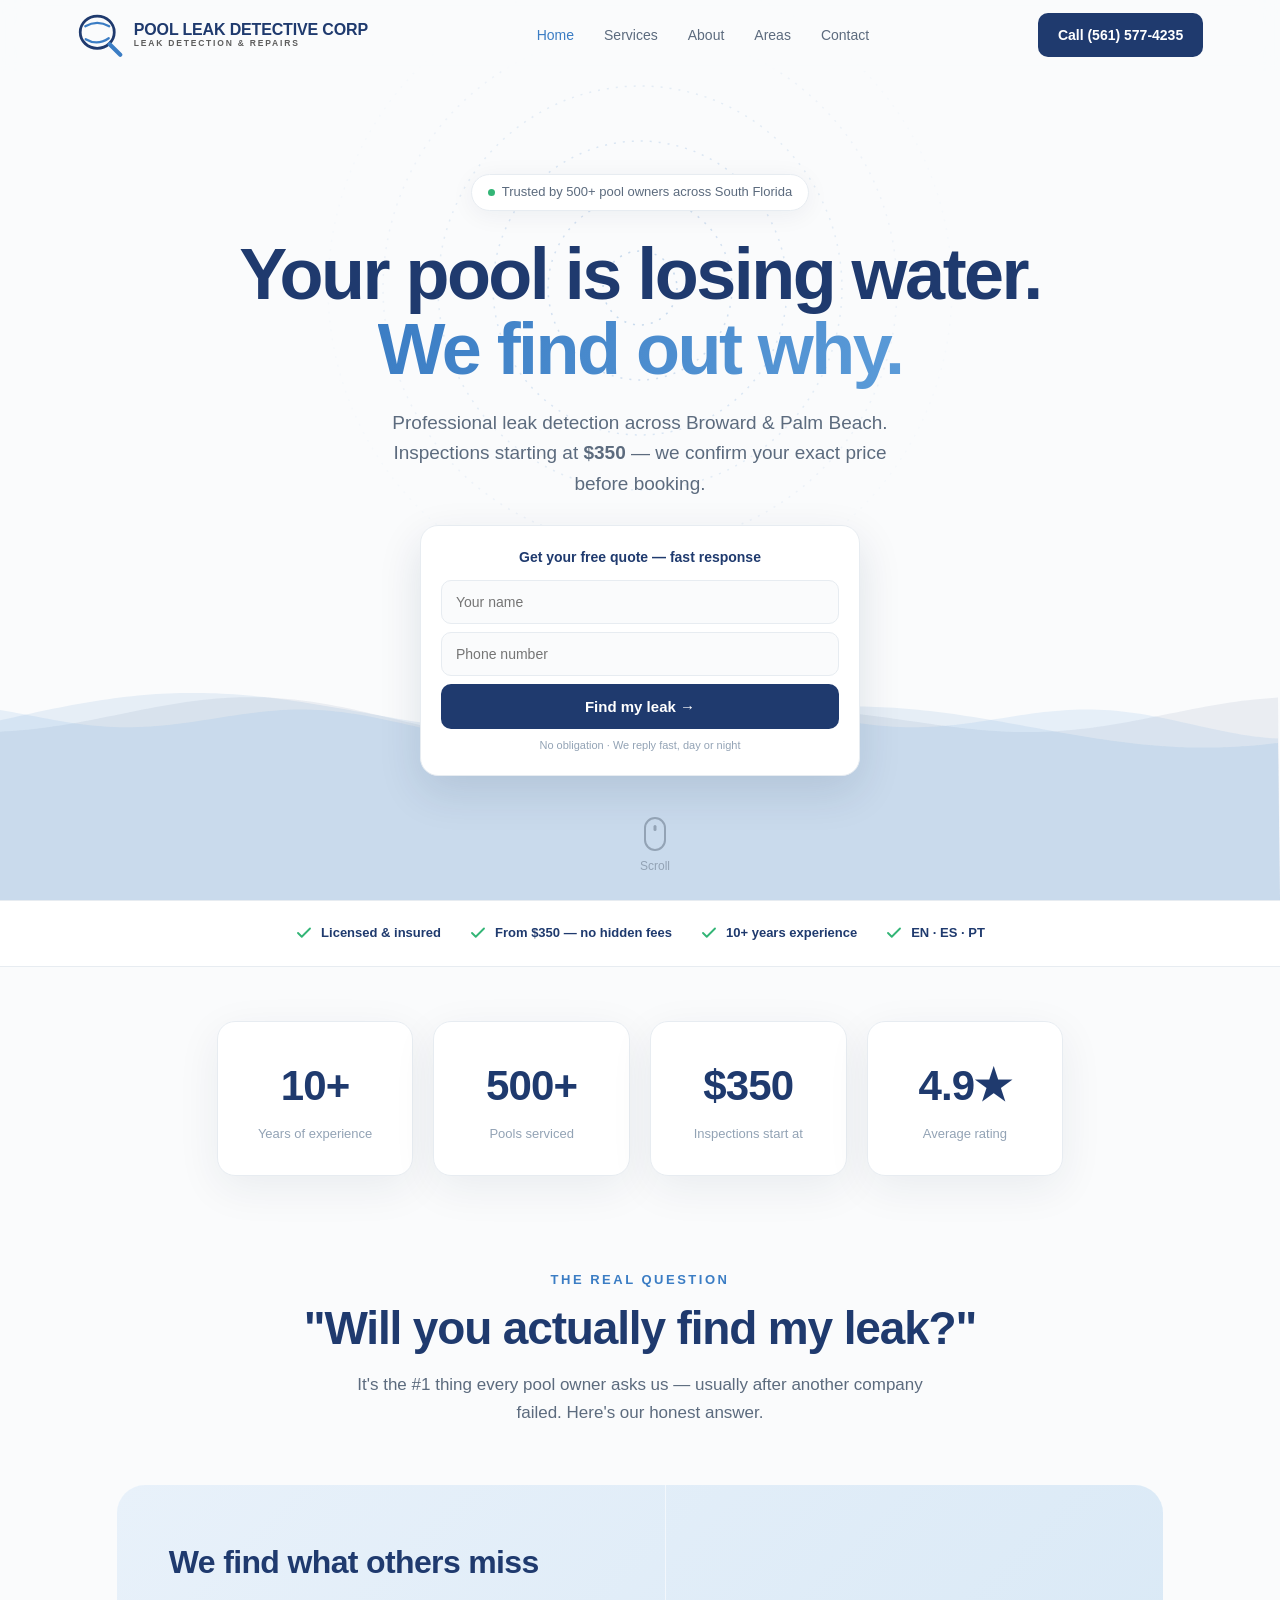
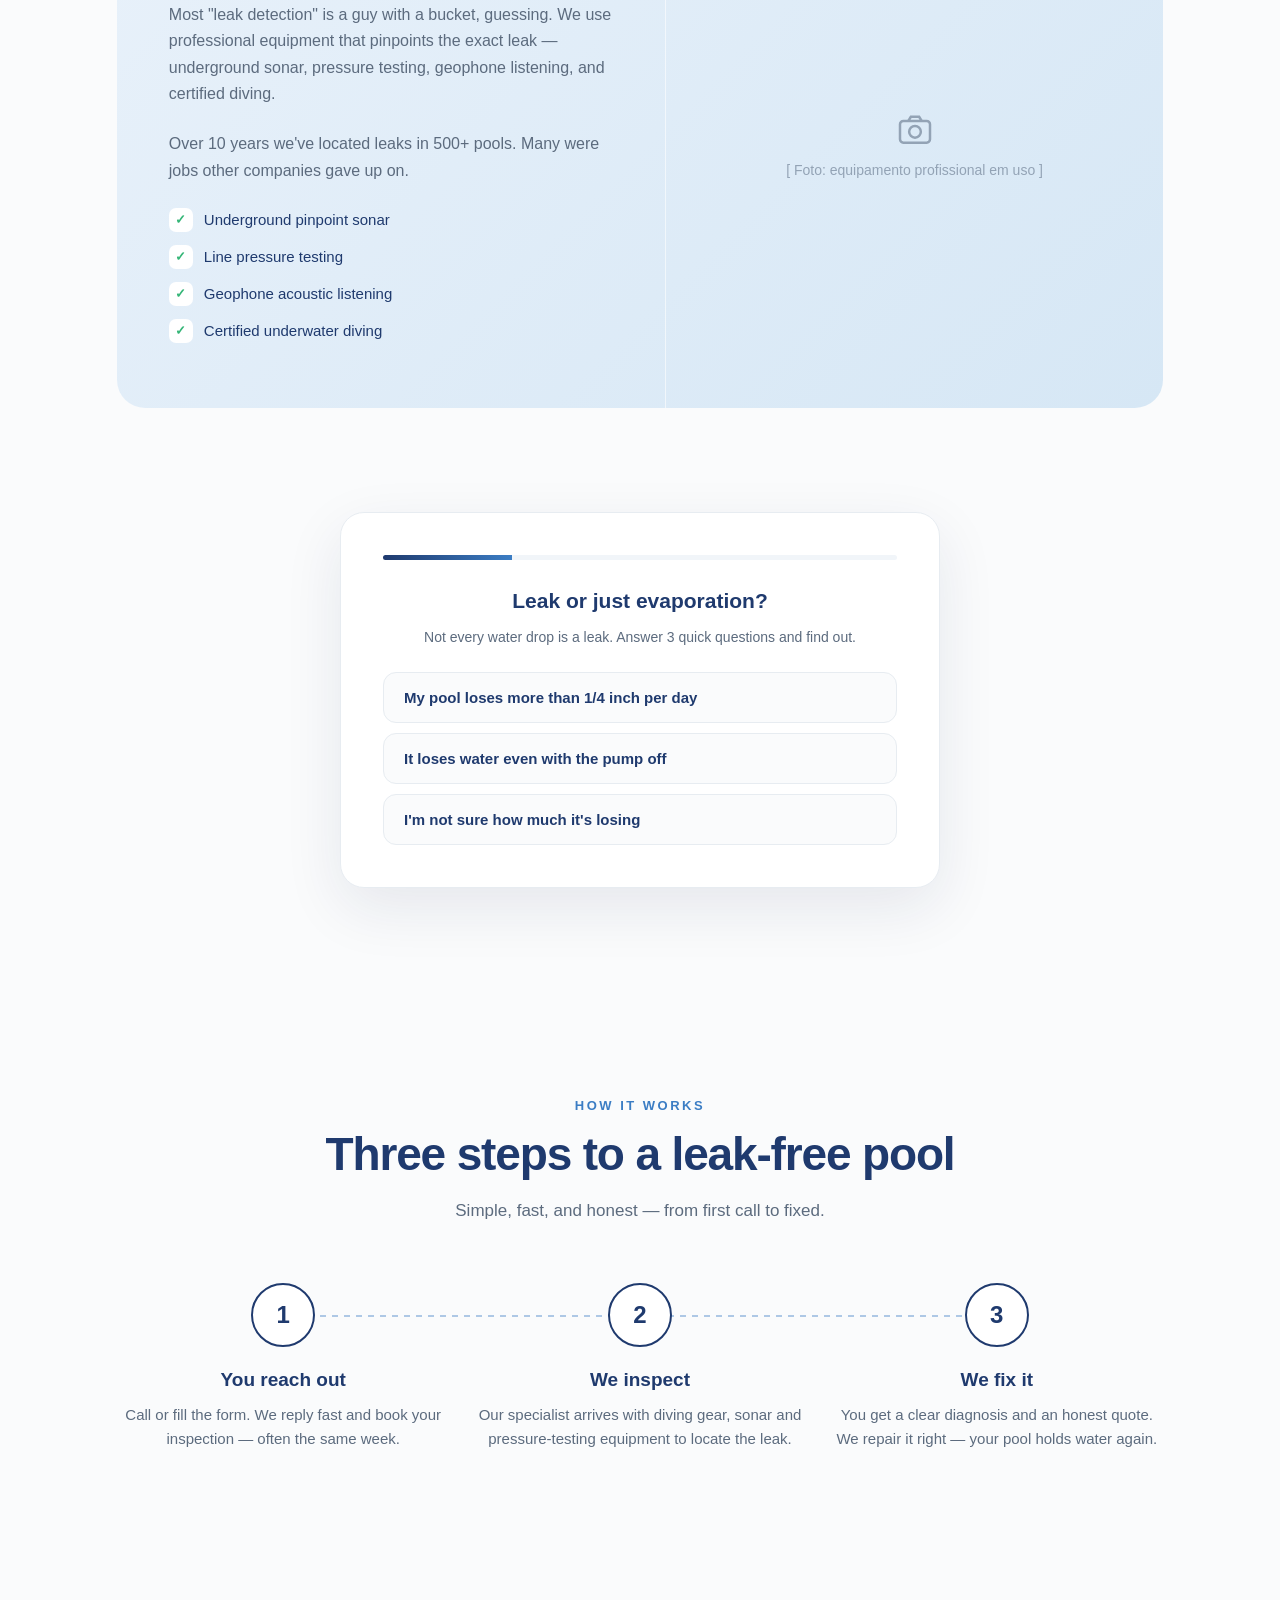
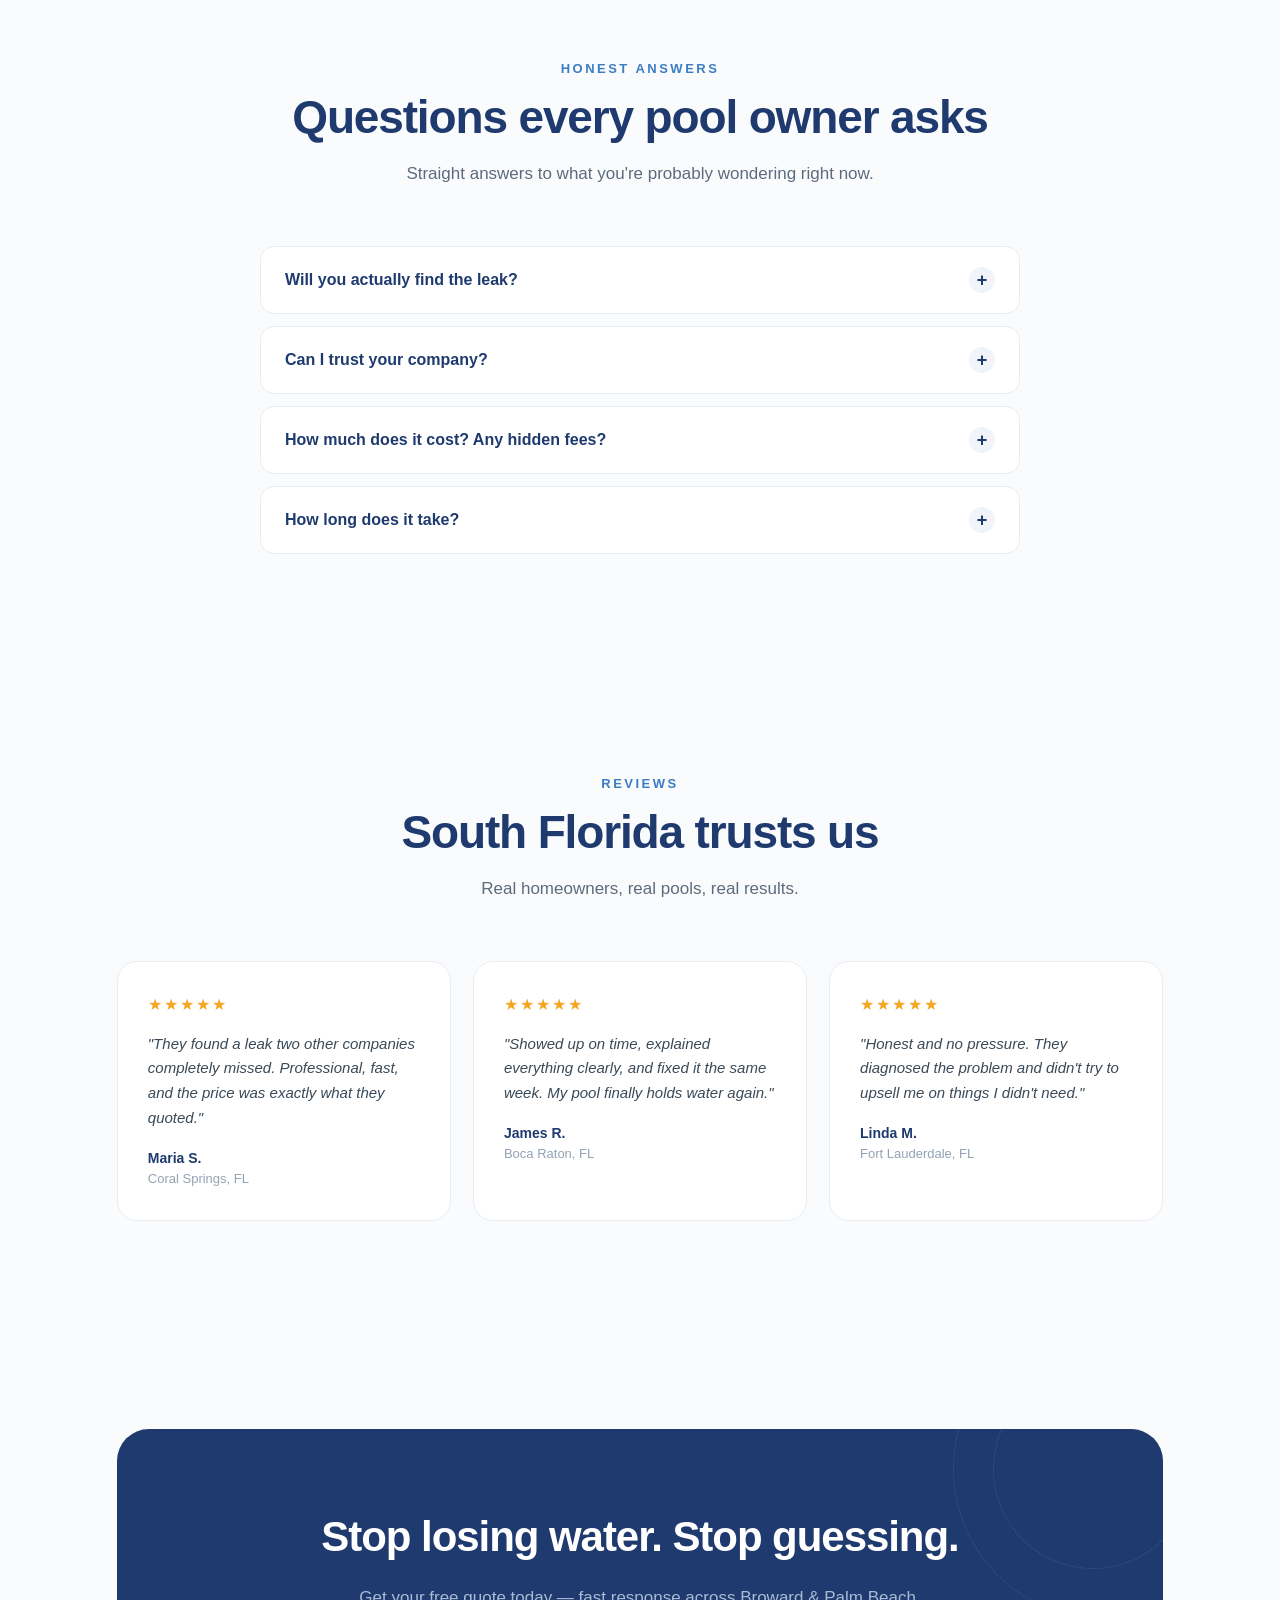
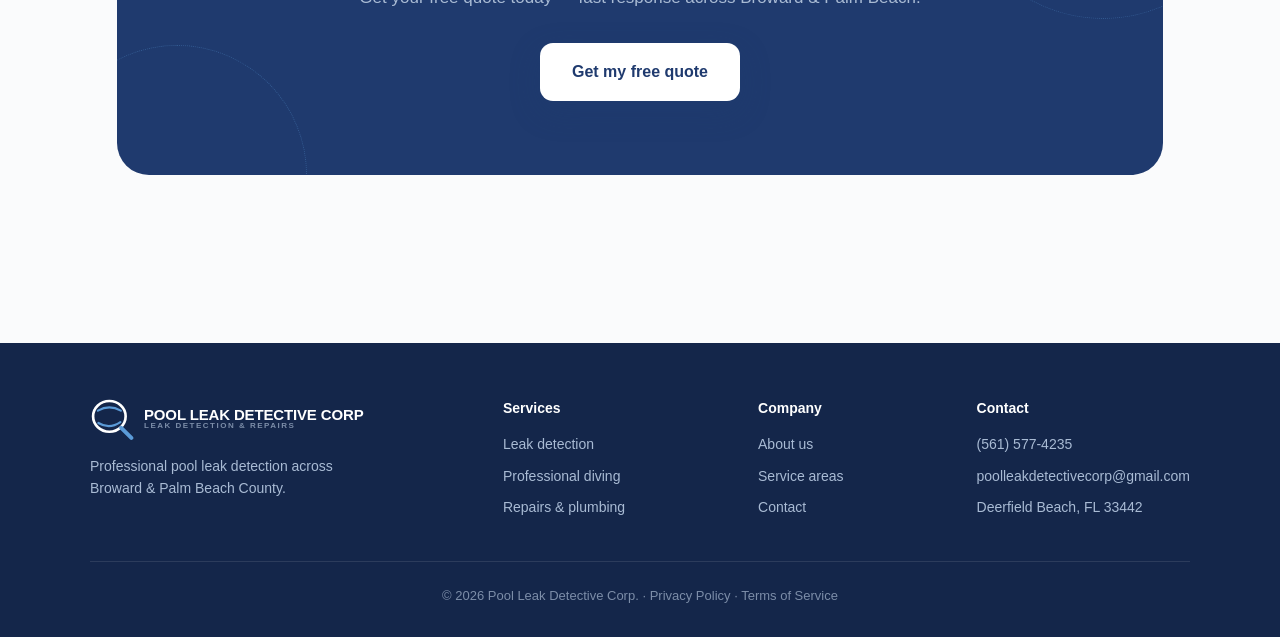
==== index.html @ 3b24ecfc "Add files via upload" ====
<!DOCTYPE html>
<html lang="en">
<head>
<meta charset="UTF-8">
<meta name="viewport" content="width=device-width, initial-scale=1.0">
<title>Pool Leak Detective Corp — Pool Leak Detection in Broward &amp; Palm Beach</title>
<meta name="description" content="Professional swimming pool leak detection and repair in Broward & Palm Beach County, Florida. Inspections starting at $350. We find the leak — honest, upfront pricing.">
<link rel="stylesheet" href="style.css">
<style>
  .hero{
    position:relative;min-height:100vh;
    display:flex;flex-direction:column;align-items:center;justify-content:center;
    text-align:center;padding:140px 6vw 90px;
  }
  #sonar{position:absolute;inset:0;width:100%;height:100%;z-index:0;}
  #waterCanvas{position:absolute;bottom:0;left:0;width:100%;height:40%;z-index:1;}
  .hero-inner{position:relative;z-index:3;max-width:820px;}
  .badge{
    display:inline-flex;align-items:center;gap:7px;
    background:#fff;border:1px solid var(--line);
    padding:7px 16px;border-radius:30px;font-size:13px;color:var(--slate);
    margin-bottom:26px;font-weight:500;box-shadow:0 4px 24px rgba(20,38,74,0.06);
    opacity:0;transform:translateY(20px);animation:rise .8s .1s forwards;
  }
  .badge .dot{width:7px;height:7px;background:#33B576;border-radius:50%;
    box-shadow:0 0 0 0 rgba(51,181,118,.5);animation:pulse 2s infinite;}
  @keyframes pulse{0%{box-shadow:0 0 0 0 rgba(51,181,118,.5);}70%{box-shadow:0 0 0 9px rgba(51,181,118,0);}100%{box-shadow:0 0 0 0 rgba(51,181,118,0);}}
  .hero h1{
    font-size:clamp(38px,6.5vw,72px);font-weight:800;line-height:1.05;
    letter-spacing:-0.035em;margin-bottom:20px;color:var(--navy);
  }
  .hero h1 .accent{background:linear-gradient(120deg,var(--blue),var(--blue-light));-webkit-background-clip:text;background-clip:text;color:transparent;}
  .hero h1 .line{display:block;opacity:0;transform:translateY(30px);}
  .hero h1 .line:nth-child(1){animation:rise .9s .25s forwards;}
  .hero h1 .line:nth-child(2){animation:rise .9s .42s forwards;}
  .hero-sub{
    font-size:clamp(16px,2vw,19px);color:var(--slate);line-height:1.6;
    max-width:540px;margin:0 auto 8px;
    opacity:0;transform:translateY(20px);animation:rise .9s .62s forwards;
  }
  @keyframes rise{to{opacity:1;transform:translateY(0);}}
  .scroll-hint{
    position:absolute;bottom:24px;left:50%;transform:translateX(-50%);
    z-index:3;color:var(--mist);font-size:12px;
    display:flex;flex-direction:column;align-items:center;gap:6px;
    opacity:0;animation:rise 1s 1.4s forwards;
  }
  .scroll-hint .mouse{width:22px;height:34px;border:2px solid var(--mist);border-radius:12px;position:relative;}
  .scroll-hint .mouse::after{content:"";position:absolute;top:6px;left:50%;transform:translateX(-50%);
    width:3px;height:6px;background:var(--mist);border-radius:2px;animation:scrollDot 1.6s infinite;}
  @keyframes scrollDot{0%{opacity:1;top:6px;}100%{opacity:0;top:16px;}}
  .stats{
    display:grid;grid-template-columns:repeat(4,1fr);
    max-width:1000px;margin:0 auto;padding:54px 6vw;gap:20px;
  }
  .stat{
    background:#fff;border:1px solid var(--line);border-radius:18px;
    padding:30px 20px;text-align:center;box-shadow:0 12px 44px rgba(20,38,74,0.07);
    opacity:0;transform:translateY(30px);
  }
  .stat.show{animation:rise .7s forwards;}
  .stat-num{font-size:42px;font-weight:800;color:var(--navy);letter-spacing:-0.02em;}
  .stat-label{font-size:13px;color:var(--mist);margin-top:5px;font-weight:500;}
  .steps{display:grid;grid-template-columns:repeat(3,1fr);gap:24px;position:relative;}
  .steps::before{content:"";position:absolute;top:32px;left:16%;right:16%;height:2px;
    background:repeating-linear-gradient(90deg,var(--blue) 0 6px,transparent 6px 12px);opacity:.4;}
  .step{text-align:center;position:relative;}
  .step-num{
    width:64px;height:64px;border-radius:50%;background:#fff;border:2px solid var(--navy);
    display:flex;align-items:center;justify-content:center;font-size:24px;font-weight:800;
    color:var(--navy);margin:0 auto 18px;position:relative;z-index:2;
  }
  .step h3{font-size:19px;font-weight:700;margin-bottom:8px;color:var(--navy);}
  .step p{color:var(--slate);font-size:15px;line-height:1.6;}
  .testi-grid{display:grid;grid-template-columns:repeat(3,1fr);gap:22px;}
  .testi{background:#fff;border:1px solid var(--line);border-radius:20px;padding:30px;transition:transform .3s;}
  .testi:hover{transform:translateY(-6px);}
  .stars{color:#F5A623;font-size:16px;margin-bottom:14px;letter-spacing:2px;}
  .testi p{font-size:15px;color:#3A4A58;line-height:1.65;font-style:italic;margin-bottom:16px;}
  .testi .who{font-size:14px;font-weight:700;color:var(--navy);}
  .testi .where{font-size:13px;color:var(--mist);}
  @media(max-width:860px){.stats{grid-template-columns:repeat(2,1fr);}.steps,.testi-grid{grid-template-columns:1fr;}.steps::before{display:none;}}
</style>
</head>
<body>

<nav id="nav">
  <a href="index.html" class="logo">
    <span class="logo-mark">
      <svg viewBox="0 0 100 100" fill="none" xmlns="http://www.w3.org/2000/svg">
        <ellipse cx="44" cy="44" rx="37" ry="35" stroke="#1F3A6E" stroke-width="6"/>
        <path d="M18 31 Q44 16 70 31" stroke="#3B7DC4" stroke-width="5" fill="none" stroke-linecap="round"/>
        <path d="M19 59 Q44 74 69 57" stroke="#3B7DC4" stroke-width="5" fill="none" stroke-linecap="round"/>
        <line x1="71" y1="70" x2="94" y2="93" stroke="#3B7DC4" stroke-width="9" stroke-linecap="round"/>
      </svg>
    </span>
    <span class="logo-txt">
      <span class="lt-main">POOL LEAK DETECTIVE CORP</span>
      <span class="lt-sub">LEAK DETECTION &amp; REPAIRS</span>
    </span>
  </a>
  <div class="nav-links" id="navLinks">
    <a href="index.html" class="active">Home</a>
    <a href="services.html">Services</a>
    <a href="about.html">About</a>
    <a href="areas.html">Areas</a>
    <a href="contact.html">Contact</a>
  </div>
  <a href="tel:+15615774235" class="nav-cta">Call (561) 577-4235</a>
  <button class="nav-toggle" id="navToggle" aria-label="Menu">
    <svg width="26" height="26" viewBox="0 0 24 24" fill="none" stroke="currentColor" stroke-width="2"><line x1="3" y1="6" x2="21" y2="6"/><line x1="3" y1="12" x2="21" y2="12"/><line x1="3" y1="18" x2="21" y2="18"/></svg>
  </button>
</nav>

<header class="hero">
  <canvas id="sonar"></canvas>
  <canvas id="waterCanvas"></canvas>
  <div class="hero-inner">
    <div class="badge"><span class="dot"></span>Trusted by 500+ pool owners across South Florida</div>
    <h1>
      <span class="line">Your pool is losing water.</span>
      <span class="line"><span class="accent">We find out why.</span></span>
    </h1>
    <p class="hero-sub">
      Professional leak detection across Broward &amp; Palm Beach.
      Inspections starting at <strong>$350</strong> — we confirm your exact price before booking.
    </p>

    <div class="hero-form">
      <div class="hf-title">Get your free quote — fast response</div>
      <form id="heroForm">
        <div class="hf-row"><input type="text" name="name" placeholder="Your name" required></div>
        <div class="hf-row"><input type="tel" name="phone" placeholder="Phone number" required></div>
        <button type="submit">Find my leak →</button>
        <div class="hf-note">No obligation · We reply fast, day or night</div>
      </form>
      <div class="form-success" id="heroSuccess">✓ Thank you! We'll contact you shortly.</div>
    </div>
  </div>
  <div class="scroll-hint"><div class="mouse"></div>Scroll</div>
</header>

<div class="trust-bar">
  <div class="trust-item"><svg viewBox="0 0 24 24" fill="none" stroke="currentColor" stroke-width="2.5" stroke-linecap="round" stroke-linejoin="round"><path d="M20 6L9 17l-5-5"/></svg>Licensed &amp; insured</div>
  <div class="trust-item"><svg viewBox="0 0 24 24" fill="none" stroke="currentColor" stroke-width="2.5" stroke-linecap="round" stroke-linejoin="round"><path d="M20 6L9 17l-5-5"/></svg>From $350 — no hidden fees</div>
  <div class="trust-item"><svg viewBox="0 0 24 24" fill="none" stroke="currentColor" stroke-width="2.5" stroke-linecap="round" stroke-linejoin="round"><path d="M20 6L9 17l-5-5"/></svg>10+ years experience</div>
  <div class="trust-item"><svg viewBox="0 0 24 24" fill="none" stroke="currentColor" stroke-width="2.5" stroke-linecap="round" stroke-linejoin="round"><path d="M20 6L9 17l-5-5"/></svg>EN · ES · PT</div>
</div>

<div class="stats" id="stats">
  <div class="stat"><div class="stat-num" data-target="10" data-suffix="+">0</div><div class="stat-label">Years of experience</div></div>
  <div class="stat"><div class="stat-num" data-target="500" data-suffix="+">0</div><div class="stat-label">Pools serviced</div></div>
  <div class="stat"><div class="stat-num" data-target="350" data-prefix="$">0</div><div class="stat-label">Inspections start at</div></div>
  <div class="stat"><div class="stat-num" data-target="49" data-decimal="true" data-suffix="★">0</div><div class="stat-label">Average rating</div></div>
</div>

<section style="padding-top:40px;">
  <div class="reveal">
    <div class="eyebrow">The real question</div>
    <h2 class="section-title">"Will you actually find my leak?"</h2>
    <p class="section-intro">It's the #1 thing every pool owner asks us — usually after another company failed. Here's our honest answer.</p>
  </div>
  <div class="showcase reveal">
    <div class="showcase-text">
      <h2>We find what others miss</h2>
      <p>Most "leak detection" is a guy with a bucket, guessing. We use professional equipment that pinpoints the exact leak — underground sonar, pressure testing, geophone listening, and certified diving.</p>
      <p>Over 10 years we've located leaks in 500+ pools. Many were jobs other companies gave up on.</p>
      <ul class="check-list">
        <li><span class="ck">✓</span> Underground pinpoint sonar</li>
        <li><span class="ck">✓</span> Line pressure testing</li>
        <li><span class="ck">✓</span> Geophone acoustic listening</li>
        <li><span class="ck">✓</span> Certified underwater diving</li>
      </ul>
    </div>
    <div class="showcase-img">
      <svg width="40" height="40" viewBox="0 0 24 24" fill="none" stroke="currentColor" stroke-width="1.5"><rect x="3" y="6" width="18" height="13" rx="2"/><circle cx="12" cy="12.5" r="3.5"/><path d="M8 6l1.5-2.5h5L16 6"/></svg>
      <span>[ Foto: equipamento profissional em uso ]</span>
    </div>
  </div>
</section>

<section style="padding-top:0;">
  <div class="quiz-box reveal" id="quizBox">
    <div class="quiz-progress"><div class="quiz-progress-bar" id="quizBar"></div></div>

    <div class="quiz-step active" data-step="1">
      <div class="quiz-q">Leak or just evaporation?</div>
      <div class="quiz-sub">Not every water drop is a leak. Answer 3 quick questions and find out.</div>
      <div class="quiz-opts">
        <button class="quiz-opt" onclick="quizNext()">My pool loses more than 1/4 inch per day</button>
        <button class="quiz-opt" onclick="quizNext()">It loses water even with the pump off</button>
        <button class="quiz-opt" onclick="quizNext()">I'm not sure how much it's losing</button>
      </div>
    </div>

    <div class="quiz-step" data-step="2">
      <div class="quiz-q">Any of these signs?</div>
      <div class="quiz-sub">Pick what matches your pool.</div>
      <div class="quiz-opts">
        <button class="quiz-opt" onclick="quizNext()">Wet or soggy spots around the pool</button>
        <button class="quiz-opt" onclick="quizNext()">Cracks in the deck or pool shell</button>
        <button class="quiz-opt" onclick="quizNext()">Air bubbles from the return jets</button>
        <button class="quiz-opt" onclick="quizNext()">None that I've noticed</button>
      </div>
    </div>

    <div class="quiz-step" data-step="3">
      <div class="quiz-q">How long has it been happening?</div>
      <div class="quiz-sub">Last question.</div>
      <div class="quiz-opts">
        <button class="quiz-opt" onclick="quizNext()">Just started recently</button>
        <button class="quiz-opt" onclick="quizNext()">A few weeks now</button>
        <button class="quiz-opt" onclick="quizNext()">Months — and it's getting worse</button>
      </div>
    </div>

    <div class="quiz-step" data-step="4">
      <div class="quiz-result">
        <div class="qr-icon" style="background:#FDF0E3;">⚠️</div>
        <h3>Your pool likely has a leak</h3>
        <p>Based on your answers, this looks like a real leak — not just evaporation. The good news: we can pinpoint exactly where it's coming from. Leave your number for a free quote.</p>
        <form id="quizForm">
          <div class="quiz-field"><input type="text" name="name" placeholder="Your name" required></div>
          <div class="quiz-field"><input type="tel" name="phone" placeholder="Phone number" required></div>
          <button type="submit" class="form-submit">Get my free quote</button>
        </form>
        <div class="form-success" id="quizSuccess">✓ Thank you! We'll contact you shortly with your free quote.</div>
      </div>
    </div>
  </div>
</section>

<section>
  <div class="reveal">
    <div class="eyebrow">How it works</div>
    <h2 class="section-title">Three steps to a leak-free pool</h2>
    <p class="section-intro">Simple, fast, and honest — from first call to fixed.</p>
  </div>
  <div class="steps">
    <div class="step reveal"><div class="step-num">1</div><h3>You reach out</h3><p>Call or fill the form. We reply fast and book your inspection — often the same week.</p></div>
    <div class="step reveal"><div class="step-num">2</div><h3>We inspect</h3><p>Our specialist arrives with diving gear, sonar and pressure-testing equipment to locate the leak.</p></div>
    <div class="step reveal"><div class="step-num">3</div><h3>We fix it</h3><p>You get a clear diagnosis and an honest quote. We repair it right — your pool holds water again.</p></div>
  </div>
</section>

<section>
  <div class="reveal">
    <div class="eyebrow">Honest answers</div>
    <h2 class="section-title">Questions every pool owner asks</h2>
    <p class="section-intro">Straight answers to what you're probably wondering right now.</p>
  </div>
  <div style="max-width:760px;margin:0 auto;">
    <div class="faq-item reveal">
      <div class="faq-q">Will you actually find the leak?<span class="faq-icon">+</span></div>
      <div class="faq-a">In the vast majority of cases, yes — on the first visit. We use professional sonar, pressure testing, geophone listening and diving, not guesswork. We've found leaks in 500+ pools, including many that other companies couldn't solve. If a leak is unusually complex, we'll tell you honestly and explain the next step.</div>
    </div>
    <div class="faq-item reveal">
      <div class="faq-q">Can I trust your company?<span class="faq-icon">+</span></div>
      <div class="faq-a">Pool Leak Detective Corp is a licensed and insured Florida corporation with 10+ years of experience and a 4.9-star average rating. We're a specialist company — leak detection is all we do. We don't upsell, we don't pad invoices, and the technician who comes out is a trained specialist.</div>
    </div>
    <div class="faq-item reveal">
      <div class="faq-q">How much does it cost? Any hidden fees?<span class="faq-icon">+</span></div>
      <div class="faq-a">Our pool inspections start at $350. The exact price depends on your location and pool type — and we always confirm it with you <strong>before</strong> booking, so there are never surprises. The inspection fee covers the full professional diagnosis. If repairs are needed, we quote those separately and clearly, so you decide with full information.</div>
    </div>
    <div class="faq-item reveal">
      <div class="faq-q">How long does it take?<span class="faq-icon">+</span></div>
      <div class="faq-a">Most inspections take about 60–90 minutes. We can usually schedule you within the same week you call — often within a couple of days. If your situation is urgent, tell us and we'll do our best to prioritize you.</div>
    </div>
  </div>
</section>

<section>
  <div class="reveal">
    <div class="eyebrow">Reviews</div>
    <h2 class="section-title">South Florida trusts us</h2>
    <p class="section-intro">Real homeowners, real pools, real results.</p>
  </div>
  <div class="testi-grid">
    <div class="testi reveal"><div class="stars">★★★★★</div><p>"They found a leak two other companies completely missed. Professional, fast, and the price was exactly what they quoted."</p><div class="who">Maria S.</div><div class="where">Coral Springs, FL</div></div>
    <div class="testi reveal"><div class="stars">★★★★★</div><p>"Showed up on time, explained everything clearly, and fixed it the same week. My pool finally holds water again."</p><div class="who">James R.</div><div class="where">Boca Raton, FL</div></div>
    <div class="testi reveal"><div class="stars">★★★★★</div><p>"Honest and no pressure. They diagnosed the problem and didn't try to upsell me on things I didn't need."</p><div class="who">Linda M.</div><div class="where">Fort Lauderdale, FL</div></div>
  </div>
</section>

<section>
  <div class="cta-band reveal">
    <div class="ring r1"></div><div class="ring r2"></div><div class="ring r3"></div>
    <h2>Stop losing water. Stop guessing.</h2>
    <p>Get your free quote today — fast response across Broward &amp; Palm Beach.</p>
    <a href="contact.html" class="btn-primary">Get my free quote</a>
  </div>
</section>

<footer>
  <div class="footer-inner">
    <div class="footer-col">
      <div class="flogo">
        <span class="logo-mark">
          <svg viewBox="0 0 100 100" fill="none" xmlns="http://www.w3.org/2000/svg">
            <ellipse cx="44" cy="44" rx="37" ry="35" stroke="#ffffff" stroke-width="6"/>
            <path d="M18 31 Q44 16 70 31" stroke="#5B9BD8" stroke-width="5" fill="none" stroke-linecap="round"/>
            <path d="M19 59 Q44 74 69 57" stroke="#5B9BD8" stroke-width="5" fill="none" stroke-linecap="round"/>
            <line x1="71" y1="70" x2="94" y2="93" stroke="#5B9BD8" stroke-width="9" stroke-linecap="round"/>
          </svg>
        </span>
        <span class="logo-txt">
          <span class="lt-main">POOL LEAK DETECTIVE CORP</span>
          <span class="lt-sub">LEAK DETECTION &amp; REPAIRS</span>
        </span>
      </div>
      <p>Professional pool leak detection across Broward &amp; Palm Beach County.</p>
    </div>
    <div class="footer-col">
      <h4>Services</h4>
      <a href="services.html">Leak detection</a>
      <a href="services.html">Professional diving</a>
      <a href="services.html">Repairs &amp; plumbing</a>
    </div>
    <div class="footer-col">
      <h4>Company</h4>
      <a href="about.html">About us</a>
      <a href="areas.html">Service areas</a>
      <a href="contact.html">Contact</a>
    </div>
    <div class="footer-col">
      <h4>Contact</h4>
      <p>(561) 577-4235</p>
      <p>poolleakdetectivecorp@gmail.com</p>
      <p>Deerfield Beach, FL 33442</p>
    </div>
  </div>
  <div class="footer-bottom">
    © 2026 Pool Leak Detective Corp. · <a href="privacy.html">Privacy Policy</a> · <a href="terms.html">Terms of Service</a>
  </div>
</footer>

<a href="tel:+15615774235" class="float-call">
  <svg width="20" height="20" viewBox="0 0 24 24" fill="none" stroke="currentColor" stroke-width="2.5" stroke-linecap="round" stroke-linejoin="round"><path d="M22 16.9v3a2 2 0 01-2.2 2 19.8 19.8 0 01-8.6-3 19.5 19.5 0 01-6-6 19.8 19.8 0 01-3-8.7A2 2 0 014.1 2h3a2 2 0 012 1.7c.1.9.4 1.8.7 2.7a2 2 0 01-.5 2.1L8.1 9.9a16 16 0 006 6l1.4-1.2a2 2 0 012.1-.5c.9.3 1.8.6 2.7.7a2 2 0 011.7 2z"/></svg>
  Call now — (561) 577-4235
</a>

<script src="script.js"></script>
</body>
</html>
---- style.css ----
/* ===================================================================
   POOL LEAK DETECTIVE CORP — Stylesheet
   Cores da marca: navy #1F3A6E · azul #3B7DC4 · cinza #5D5D5D
=================================================================== */

:root{
  --navy:#1F3A6E;
  --navy-deep:#14264A;
  --blue:#3B7DC4;
  --blue-light:#5B9BD8;
  --gray:#5D5D5D;
  --ink:#1A2438;
  --slate:#5C6B7E;
  --mist:#93A3B5;
  --line:#E7ECF1;
  --bg:#FAFBFC;
  --cloud:#F1F5F9;
}
*{margin:0;padding:0;box-sizing:border-box;}
html{scroll-behavior:smooth;}
body{
  font-family:-apple-system,BlinkMacSystemFont,'Segoe UI',Roboto,sans-serif;
  background:var(--bg);color:var(--ink);overflow-x:hidden;line-height:1.6;
}
a{text-decoration:none;color:inherit;}
img{max-width:100%;display:block;}

/* ---------- NAV ---------- */
nav{
  position:fixed;top:0;left:0;right:0;z-index:100;
  display:flex;align-items:center;justify-content:space-between;
  padding:12px 6vw;
  background:rgba(250,251,252,0.85);
  backdrop-filter:blur(14px);
  border-bottom:1px solid transparent;transition:.3s;
}
nav.scrolled{border-bottom-color:var(--line);padding:8px 6vw;}
.logo{display:flex;align-items:center;gap:11px;}
.logo img{height:46px;width:auto;}
.logo-mark{width:46px;height:46px;flex-shrink:0;}
.logo-mark svg{width:100%;height:100%;}
.logo-txt{display:flex;flex-direction:column;line-height:1.05;}
.logo-txt .lt-main{font-weight:800;font-size:16px;color:var(--navy);letter-spacing:-0.01em;}
.logo-txt .lt-sub{font-size:8.5px;color:var(--gray);letter-spacing:1.8px;font-weight:600;}
.nav-links{display:flex;gap:30px;align-items:center;}
.nav-links a{font-size:14px;color:var(--slate);font-weight:500;transition:color .2s;}
.nav-links a:hover,.nav-links a.active{color:var(--blue);}
.nav-cta{
  background:var(--navy);color:#fff;padding:11px 20px;border-radius:10px;
  font-size:14px;font-weight:600;transition:.2s;
}
.nav-cta:hover{background:var(--blue);transform:translateY(-2px);}
.nav-toggle{display:none;background:none;border:none;cursor:pointer;color:var(--navy);}

/* ---------- BUTTONS ---------- */
.btn-primary{
  background:var(--navy);color:#fff;padding:16px 32px;border-radius:13px;
  font-size:16px;font-weight:600;display:inline-flex;align-items:center;gap:9px;
  transition:.2s;box-shadow:0 10px 30px rgba(31,58,110,0.3);
}
.btn-primary:hover{transform:translateY(-3px);box-shadow:0 16px 42px rgba(31,58,110,0.4);background:var(--navy-deep);}
.btn-ghost{
  background:#fff;color:var(--navy);border:1px solid var(--line);
  padding:16px 32px;border-radius:13px;font-size:16px;font-weight:600;
  display:inline-flex;align-items:center;gap:9px;transition:.2s;
}
.btn-ghost:hover{transform:translateY(-3px);border-color:var(--blue);}

/* ---------- SECTIONS ---------- */
section{padding:104px 6vw;max-width:1200px;margin:0 auto;}
.eyebrow{
  color:var(--blue);font-size:13px;font-weight:700;letter-spacing:2.5px;
  text-transform:uppercase;margin-bottom:12px;text-align:center;
}
.section-title{
  font-size:clamp(28px,4vw,46px);font-weight:800;text-align:center;
  letter-spacing:-0.025em;margin-bottom:16px;line-height:1.13;color:var(--navy);
}
.section-intro{
  text-align:center;color:var(--slate);font-size:17px;
  max-width:580px;margin:0 auto 58px;line-height:1.65;
}
.reveal{opacity:0;transform:translateY(45px);transition:opacity .85s,transform .85s;}
.reveal.show{opacity:1;transform:translateY(0);}

/* ---------- PAGE HEADER (inner pages) ---------- */
.page-head{
  padding:170px 6vw 70px;text-align:center;position:relative;overflow:hidden;
  background:linear-gradient(180deg,var(--cloud),var(--bg));
}
.page-head .ring{position:absolute;border:1.5px dotted rgba(59,125,196,0.25);border-radius:50%;}
.page-head .pr1{width:340px;height:340px;top:-140px;left:-80px;}
.page-head .pr2{width:240px;height:240px;top:-90px;left:-20px;}
.page-head h1{
  font-size:clamp(34px,5vw,56px);font-weight:800;color:var(--navy);
  letter-spacing:-0.03em;margin-bottom:14px;position:relative;
}
.page-head p{
  color:var(--slate);font-size:18px;max-width:560px;margin:0 auto;position:relative;
}

/* ---------- CARDS GRID ---------- */
.grid-3{display:grid;grid-template-columns:repeat(3,1fr);gap:22px;}
.grid-2{display:grid;grid-template-columns:repeat(2,1fr);gap:22px;}

.service-card{
  background:#fff;border:1px solid var(--line);border-radius:20px;
  padding:34px 28px;transition:.35s;position:relative;overflow:hidden;
}
.service-card::before{
  content:"";position:absolute;top:0;left:0;right:0;height:3px;
  background:linear-gradient(90deg,var(--navy),var(--blue));
  transform:scaleX(0);transform-origin:left;transition:transform .35s;
}
.service-card:hover::before{transform:scaleX(1);}
.service-card:hover{
  transform:translateY(-8px);
  box-shadow:0 22px 54px rgba(20,38,74,0.12);border-color:rgba(59,125,196,0.3);
}
.service-icon{
  width:58px;height:58px;border-radius:15px;
  background:linear-gradient(135deg,#E8F1FA,#DAEAF7);
  display:flex;align-items:center;justify-content:center;
  margin-bottom:20px;transition:transform .35s;color:var(--navy);
}
.service-card:hover .service-icon{transform:scale(1.1) rotate(-6deg);}
.service-icon svg{width:28px;height:28px;}
.service-card h3{font-size:20px;font-weight:700;margin-bottom:10px;color:var(--navy);}
.service-card p{color:var(--slate);font-size:15px;line-height:1.62;}

/* ---------- SHOWCASE ---------- */
.showcase{
  background:linear-gradient(135deg,#E8F1FA,#D6E7F5);
  border-radius:28px;overflow:hidden;
  display:grid;grid-template-columns:1.1fr 1fr;align-items:center;min-height:360px;
}
.showcase-text{padding:52px;}
.showcase-text h2{font-size:32px;font-weight:800;margin-bottom:14px;letter-spacing:-0.02em;color:var(--navy);}
.showcase-text p{color:var(--slate);font-size:16px;line-height:1.65;margin-bottom:24px;}
.showcase-img{
  height:100%;min-height:360px;display:flex;align-items:center;justify-content:center;
  color:var(--mist);font-size:14px;flex-direction:column;gap:8px;
  border-left:1px solid rgba(255,255,255,0.6);
}
.check-list{list-style:none;}
.check-list li{
  display:flex;align-items:center;gap:11px;
  font-size:15px;color:var(--navy);margin-bottom:13px;font-weight:500;
}
.check-list .ck{
  width:24px;height:24px;background:#fff;border-radius:7px;
  display:flex;align-items:center;justify-content:center;
  color:#33B576;font-weight:800;flex-shrink:0;font-size:13px;
}

/* ---------- CTA BAND ---------- */
.cta-band{
  background:var(--navy);border-radius:32px;
  padding:74px 50px;text-align:center;position:relative;overflow:hidden;
}
.cta-band .ring{position:absolute;border:1.5px dotted rgba(91,155,216,0.35);border-radius:50%;}
.cta-band .r1{width:300px;height:300px;top:-110px;right:-90px;}
.cta-band .r2{width:200px;height:200px;top:-60px;right:-30px;}
.cta-band .r3{width:260px;height:260px;bottom:-130px;left:-70px;}
.cta-band h2{
  color:#fff;font-size:clamp(28px,4vw,42px);font-weight:800;
  margin-bottom:14px;position:relative;letter-spacing:-0.025em;
}
.cta-band p{color:#A9BBD4;font-size:17px;margin-bottom:32px;position:relative;}
.cta-band .btn-primary{background:#fff;color:var(--navy);position:relative;}
.cta-band .btn-primary:hover{background:var(--blue);color:#fff;}

/* ---------- FORM ---------- */
.form-wrap{
  background:#fff;border:1px solid var(--line);border-radius:24px;
  padding:46px;max-width:560px;margin:0 auto;
  box-shadow:0 22px 64px rgba(20,38,74,0.09);
}
.form-wrap h3{font-size:24px;font-weight:800;margin-bottom:6px;text-align:center;color:var(--navy);}
.form-wrap .sub{color:var(--slate);font-size:14px;text-align:center;margin-bottom:26px;}
.field{margin-bottom:14px;}
.field label{display:block;font-size:13px;font-weight:600;color:var(--navy);margin-bottom:6px;}
.field input,.field textarea,.field select{
  width:100%;padding:14px 16px;border:1px solid var(--line);
  border-radius:12px;font-size:15px;font-family:inherit;background:var(--bg);transition:.2s;
}
.field input:focus,.field textarea:focus,.field select:focus{
  outline:none;border-color:var(--blue);box-shadow:0 0 0 4px rgba(59,125,196,0.12);
}
.field textarea{resize:vertical;min-height:96px;}
.form-submit{
  width:100%;background:var(--navy);color:#fff;border:none;
  padding:16px;border-radius:12px;font-size:16px;font-weight:700;cursor:pointer;transition:.2s;
}
.form-submit:hover{background:var(--blue);transform:translateY(-2px);}
.form-success{
  display:none;text-align:center;padding:20px;background:#EAF7F0;
  border-radius:12px;color:#1E7A4D;font-weight:600;margin-top:14px;
}

/* ---------- FOOTER ---------- */
footer{background:var(--navy-deep);padding:54px 6vw 30px;margin-top:64px;}
.footer-inner{
  max-width:1100px;margin:0 auto;display:flex;
  justify-content:space-between;flex-wrap:wrap;gap:34px;
}
.footer-col{max-width:280px;}
.footer-col .flogo{display:flex;align-items:center;gap:10px;margin-bottom:14px;}
.footer-col .flogo img{height:54px;width:auto;}
.footer-col .flogo .logo-mark{width:44px;height:44px;}
.footer-col .flogo .lt-main{color:#fff;font-weight:800;font-size:15px;}
.footer-col .flogo .lt-sub{color:#7C8DA8;font-size:8px;letter-spacing:1.5px;font-weight:600;}
.footer-col h4{font-size:14px;font-weight:700;margin-bottom:14px;color:#fff;}
.footer-col a,.footer-col p{
  display:block;font-size:14px;color:#A9BBD4;margin-bottom:9px;transition:color .2s;
}
.footer-col a:hover{color:#fff;}
.footer-bottom{
  max-width:1100px;margin:34px auto 0;padding-top:24px;
  border-top:1px solid rgba(255,255,255,0.1);text-align:center;
  font-size:13px;color:#7C8DA8;
}

/* ---------- RESPONSIVE ---------- */
@media(max-width:860px){
  .logo img{height:38px;}
  .nav-links{
    display:none;position:absolute;top:100%;left:0;right:0;
    background:#fff;flex-direction:column;padding:20px 6vw;gap:18px;
    border-bottom:1px solid var(--line);
  }
  .nav-links.open{display:flex;}
  .nav-toggle{display:block;}
  .grid-3,.grid-2{grid-template-columns:1fr;}
  .showcase{grid-template-columns:1fr;}
  .showcase-img{border-left:none;border-top:1px solid rgba(255,255,255,0.6);min-height:200px;}
  section{padding:74px 6vw;}
  .showcase-text{padding:38px;}
  .form-wrap,.cta-band{padding:34px;}
  .page-head{padding:130px 6vw 56px;}
}

/* ===================================================================
   CONVERSION COMPONENTS — added for lead capture
=================================================================== */

/* ---- Floating call button (mobile) ---- */
.float-call{
  position:fixed;bottom:18px;left:18px;right:18px;z-index:200;
  display:none;background:#33B576;color:#fff;
  padding:16px;border-radius:14px;text-align:center;
  font-size:16px;font-weight:700;
  box-shadow:0 8px 28px rgba(51,181,118,0.45);
  align-items:center;justify-content:center;gap:9px;
}
@media(max-width:860px){
  .logo img{height:38px;}.float-call{display:flex;}}

/* ---- Hero mini-form ---- */
.hero-form{
  background:#fff;border:1px solid var(--line);border-radius:18px;
  padding:20px;max-width:440px;margin:26px auto 0;
  box-shadow:0 16px 44px rgba(20,38,74,0.12);
  opacity:0;transform:translateY(20px);animation:rise .9s .9s forwards;
}
.hero-form .hf-title{font-size:14px;font-weight:700;color:var(--navy);margin-bottom:12px;}
.hero-form .hf-row{display:flex;gap:8px;margin-bottom:8px;}
.hero-form input{
  flex:1;padding:13px 14px;border:1px solid var(--line);border-radius:10px;
  font-size:14px;font-family:inherit;background:var(--bg);
}
.hero-form input:focus{outline:none;border-color:var(--blue);box-shadow:0 0 0 3px rgba(59,125,196,0.12);}
.hero-form button{
  width:100%;background:var(--navy);color:#fff;border:none;
  padding:14px;border-radius:10px;font-size:15px;font-weight:700;cursor:pointer;transition:.2s;
}
.hero-form button:hover{background:var(--blue);}
.hero-form .hf-note{font-size:11px;color:var(--mist);margin-top:8px;text-align:center;}

/* ---- Trust bar ---- */
.trust-bar{
  display:flex;justify-content:center;gap:28px;flex-wrap:wrap;
  padding:22px 6vw;background:#fff;border-top:1px solid var(--line);
  border-bottom:1px solid var(--line);
}
.trust-item{display:flex;align-items:center;gap:8px;font-size:13px;font-weight:600;color:var(--navy);}
.trust-item svg{width:18px;height:18px;color:#33B576;}

/* ---- FAQ / objection killer ---- */
.faq-item{
  background:#fff;border:1px solid var(--line);border-radius:14px;
  margin-bottom:12px;overflow:hidden;
}
.faq-q{
  padding:20px 24px;font-size:16px;font-weight:700;color:var(--navy);
  cursor:pointer;display:flex;justify-content:space-between;align-items:center;gap:14px;
}
.faq-q .faq-icon{
  width:26px;height:26px;border-radius:50%;background:var(--cloud);
  display:flex;align-items:center;justify-content:center;flex-shrink:0;transition:transform .3s;
  color:var(--navy);font-size:18px;
}
.faq-item.open .faq-icon{transform:rotate(45deg);background:var(--navy);color:#fff;}
.faq-a{
  max-height:0;overflow:hidden;transition:max-height .35s ease,padding .35s ease;
  padding:0 24px;color:var(--slate);font-size:15px;line-height:1.7;
}
.faq-item.open .faq-a{max-height:300px;padding:0 24px 20px;}

/* ---- Quiz ---- */
.quiz-box{
  background:#fff;border:1px solid var(--line);border-radius:24px;
  padding:42px;max-width:600px;margin:0 auto;
  box-shadow:0 20px 60px rgba(20,38,74,0.09);
}
.quiz-step{display:none;}
.quiz-step.active{display:block;}
.quiz-q{font-size:21px;font-weight:800;color:var(--navy);text-align:center;margin-bottom:8px;}
.quiz-sub{font-size:14px;color:var(--slate);text-align:center;margin-bottom:24px;}
.quiz-opts{display:flex;flex-direction:column;gap:10px;}
.quiz-opt{
  background:var(--bg);border:1.5px solid var(--line);border-radius:13px;
  padding:16px 20px;font-size:15px;font-weight:600;color:var(--navy);
  cursor:pointer;transition:.2s;text-align:left;
}
.quiz-opt:hover{border-color:var(--blue);background:#fff;transform:translateX(4px);}
.quiz-progress{height:5px;background:var(--cloud);border-radius:3px;margin-bottom:24px;overflow:hidden;}
.quiz-progress-bar{height:100%;background:linear-gradient(90deg,var(--navy),var(--blue));width:25%;transition:width .4s;}
.quiz-result{text-align:center;}
.quiz-result .qr-icon{
  width:64px;height:64px;border-radius:50%;margin:0 auto 16px;
  display:flex;align-items:center;justify-content:center;font-size:30px;
}
.quiz-result h3{font-size:22px;font-weight:800;color:var(--navy);margin-bottom:10px;}
.quiz-result p{color:var(--slate);font-size:15px;line-height:1.65;margin-bottom:20px;}
.quiz-field{margin-bottom:10px;}
.quiz-field input{
  width:100%;padding:14px 16px;border:1px solid var(--line);
  border-radius:11px;font-size:15px;font-family:inherit;background:var(--bg);
}
.quiz-field input:focus{outline:none;border-color:var(--blue);box-shadow:0 0 0 3px rgba(59,125,196,0.12);}
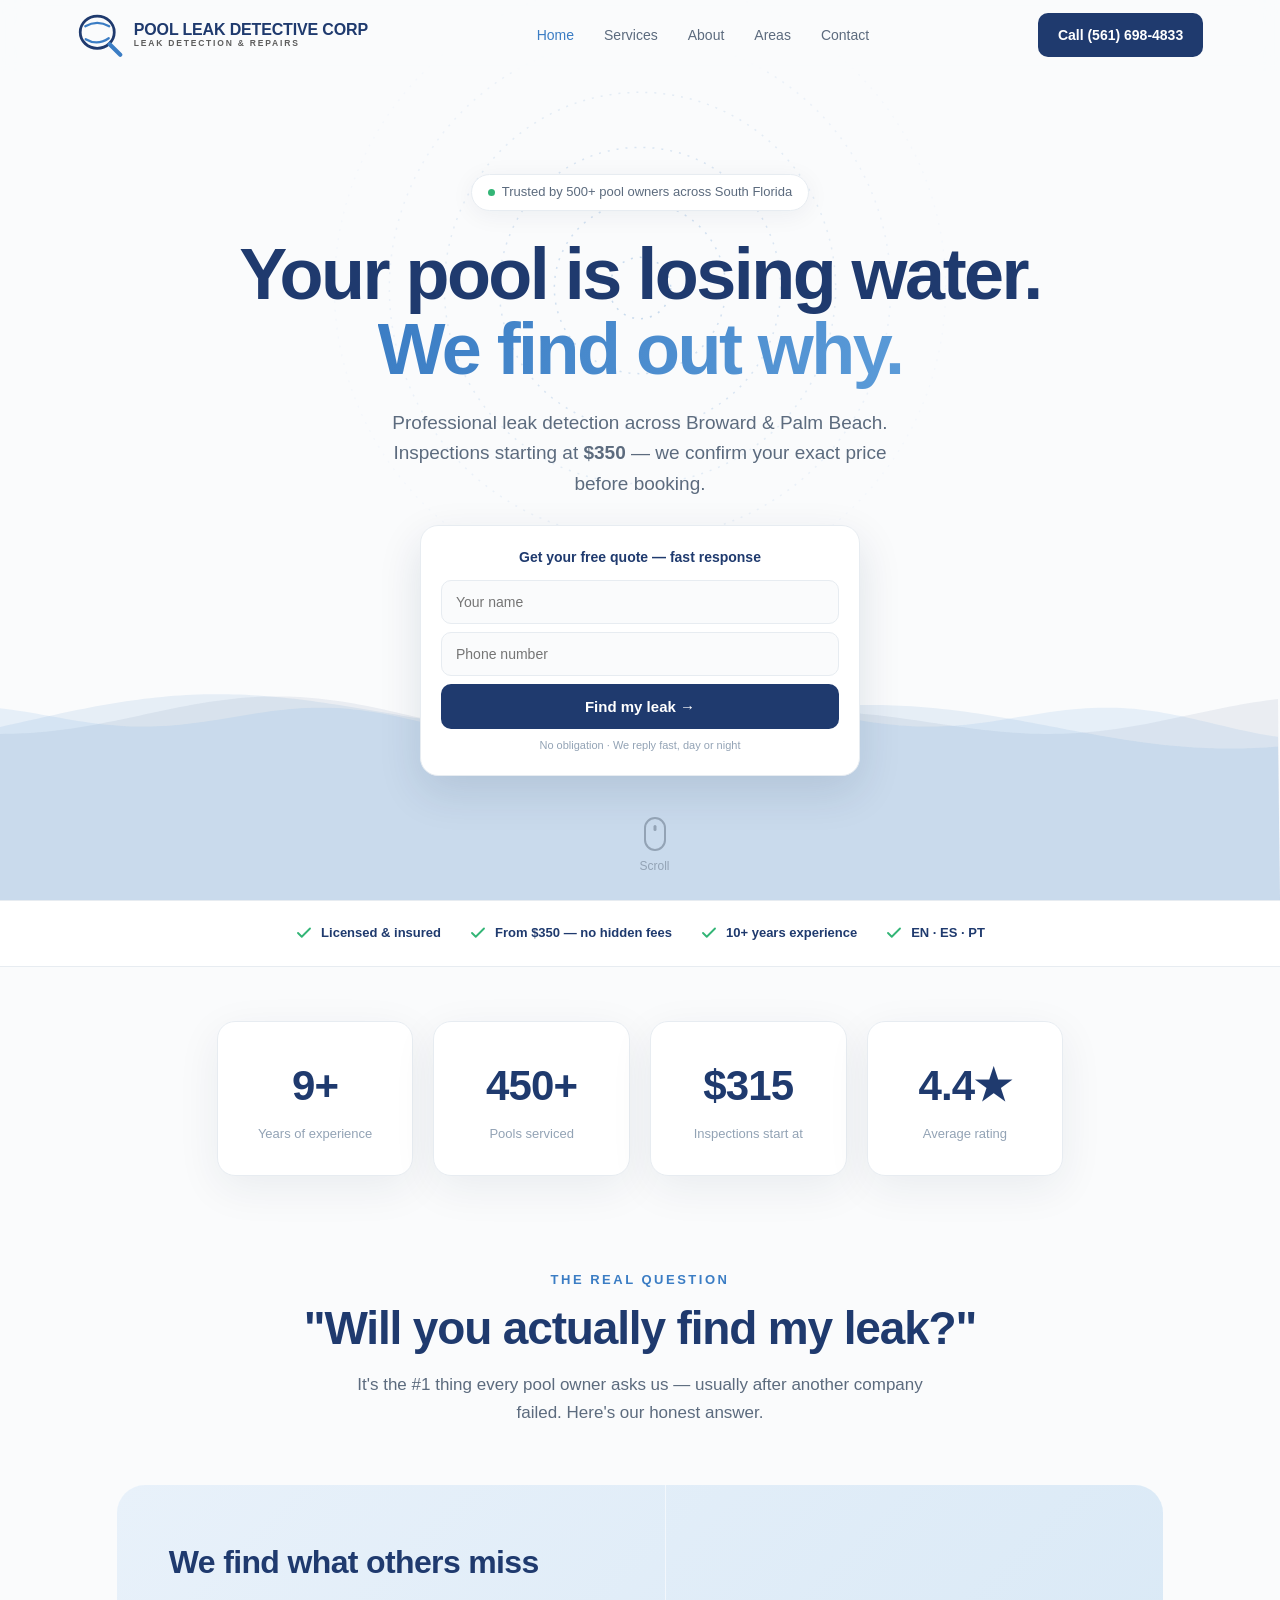
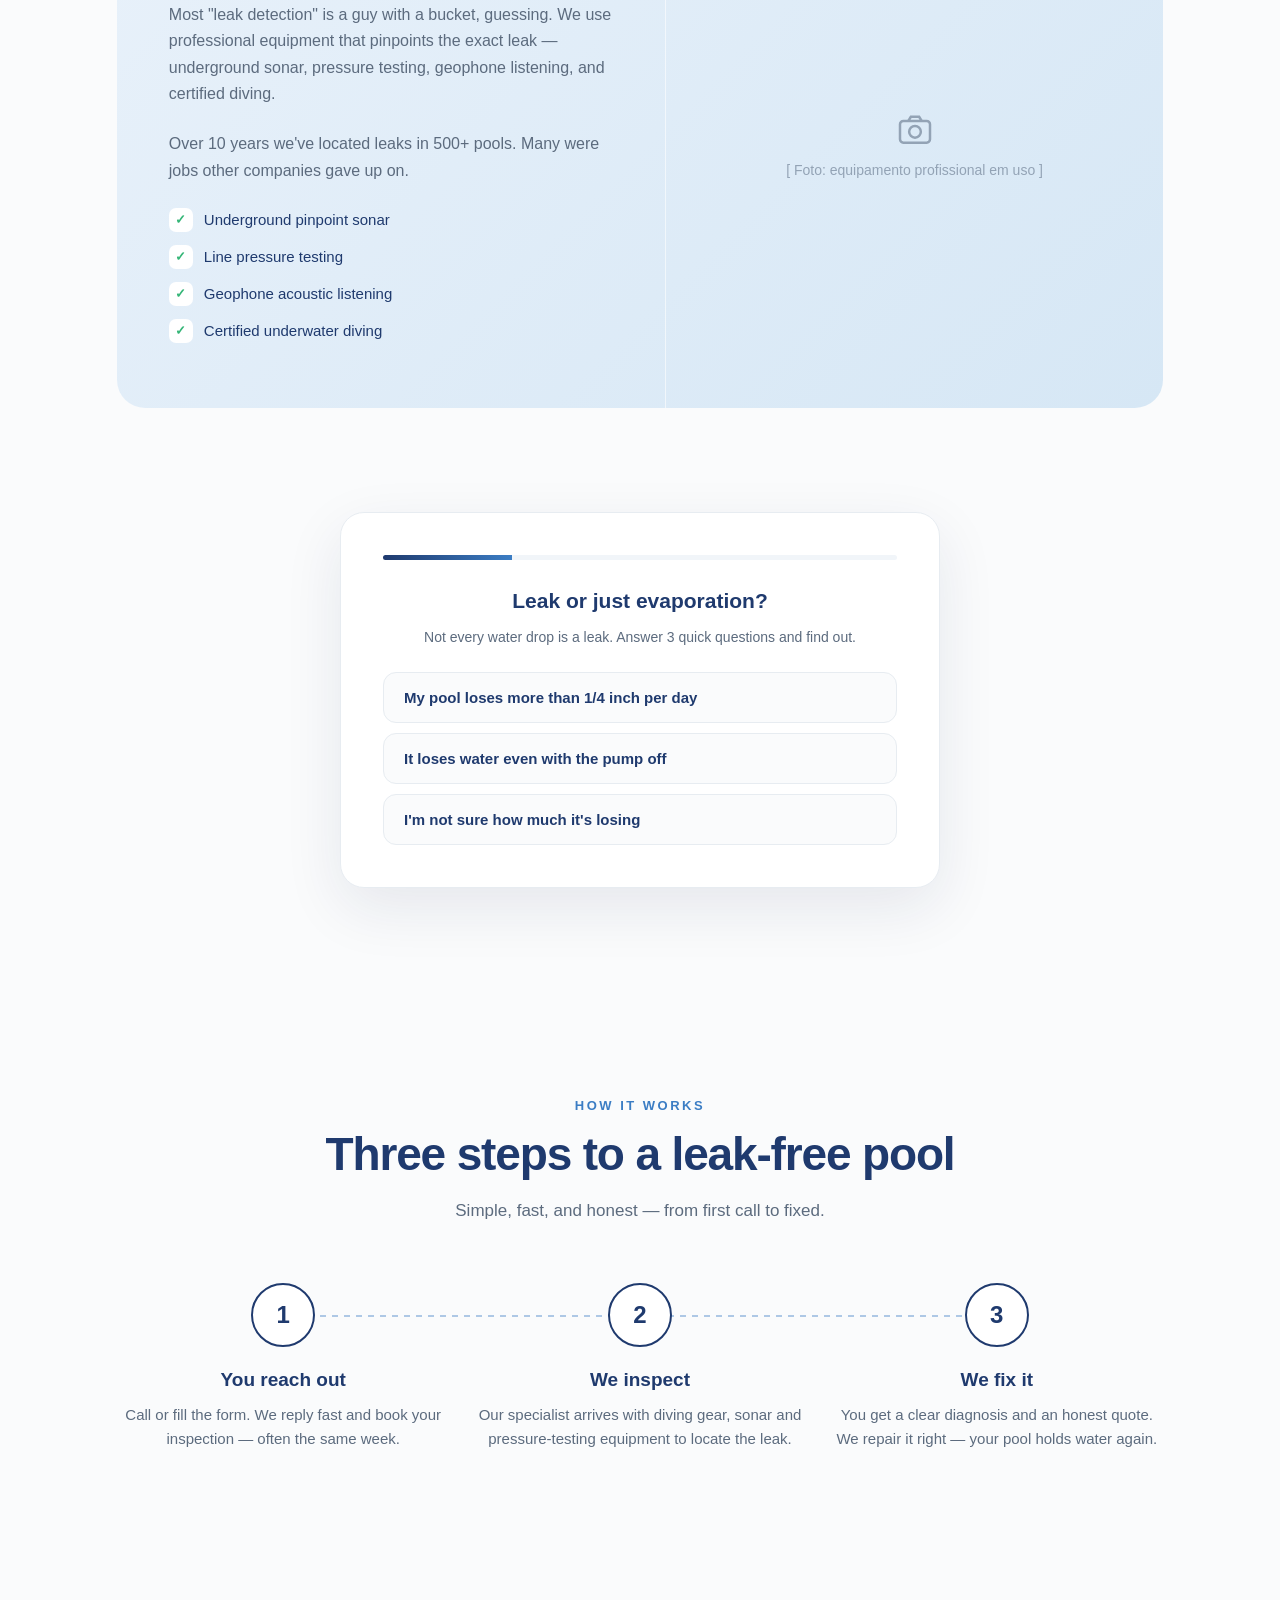
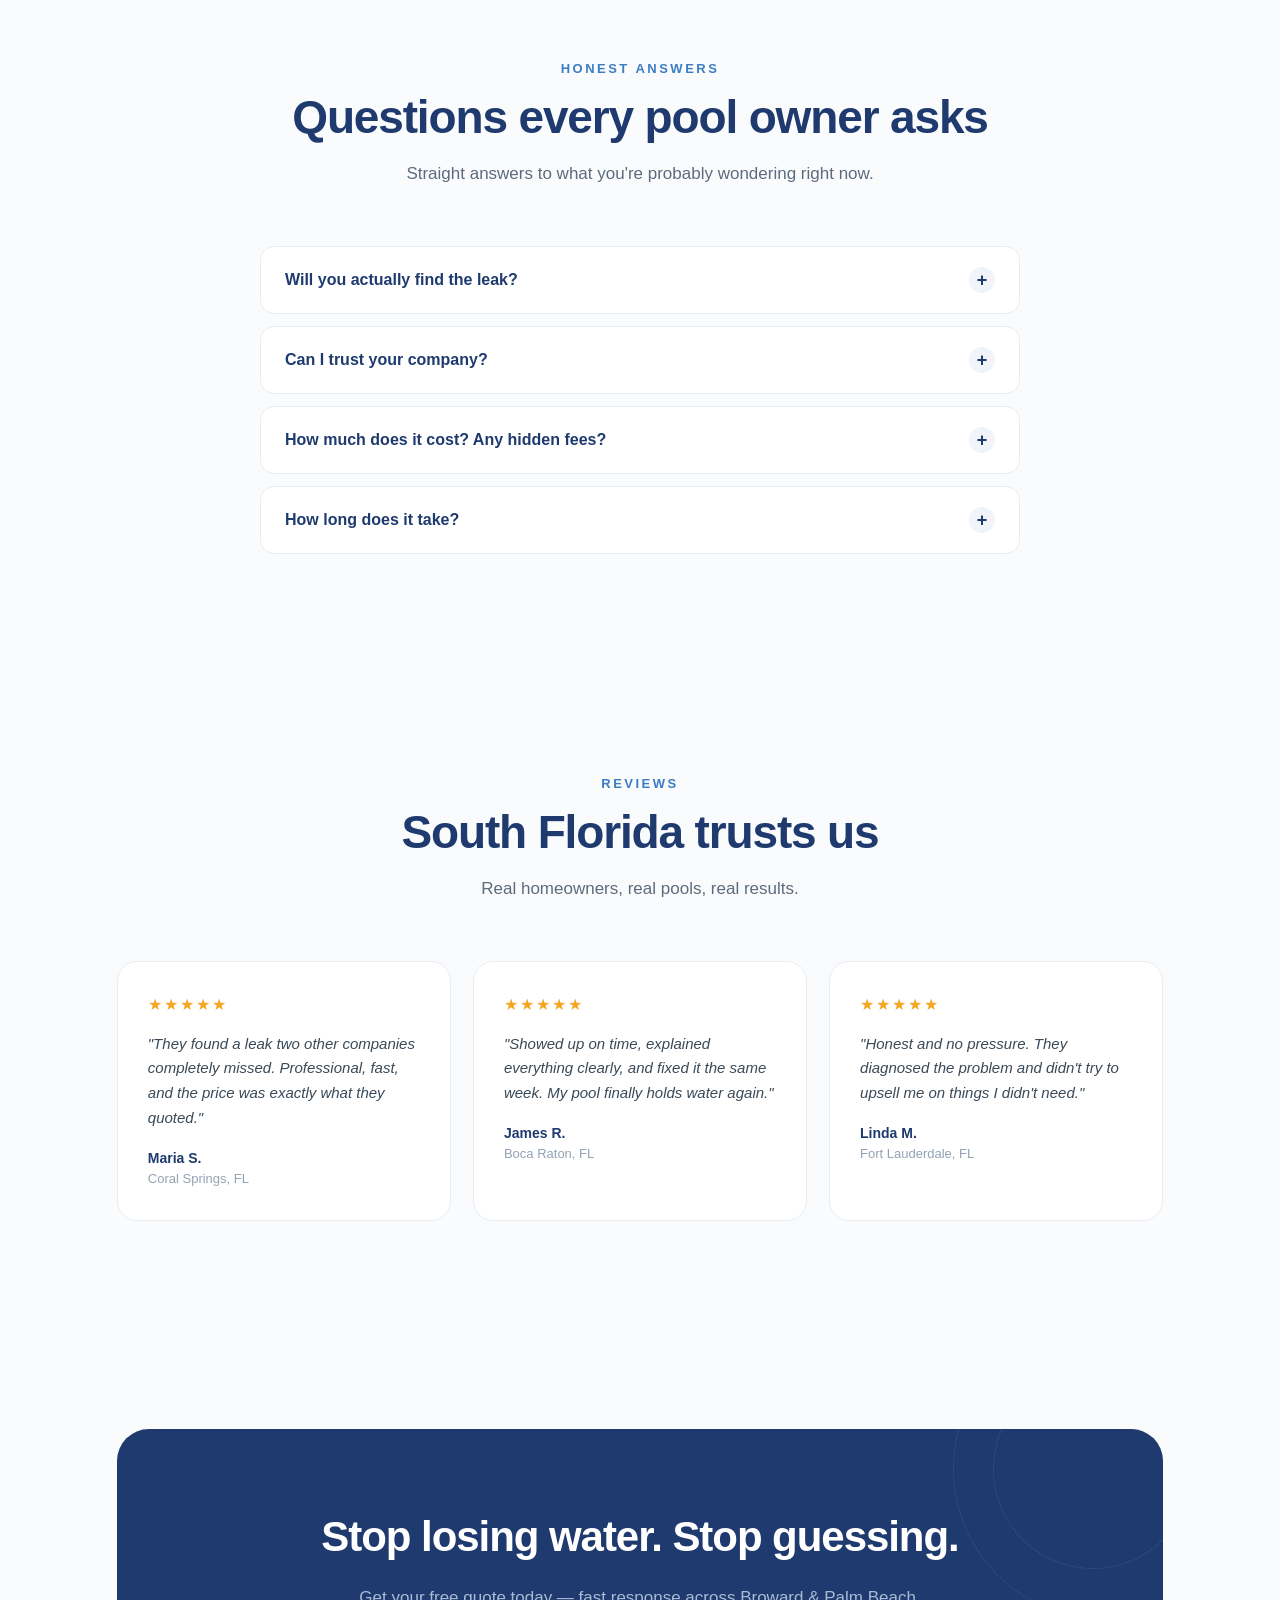
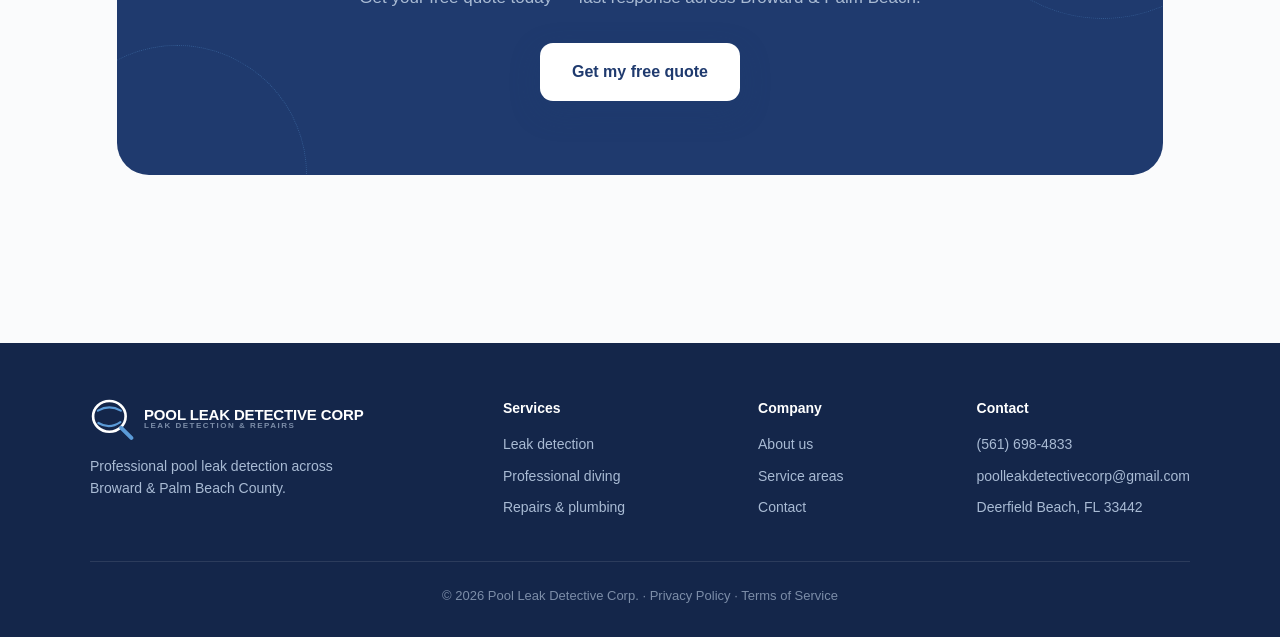
==== commit 6564dddc: "chore: update business phone number to (561) 698-4833 across all pages" ====
--- a/index.html
+++ b/index.html
@@ -106,7 +106,7 @@
     <a href="areas.html">Areas</a>
     <a href="contact.html">Contact</a>
   </div>
-  <a href="tel:+15615774235" class="nav-cta">Call (561) 577-4235</a>
+  <a href="tel:+15616984833" class="nav-cta">Call (561) 698-4833</a>
   <button class="nav-toggle" id="navToggle" aria-label="Menu">
     <svg width="26" height="26" viewBox="0 0 24 24" fill="none" stroke="currentColor" stroke-width="2"><line x1="3" y1="6" x2="21" y2="6"/><line x1="3" y1="12" x2="21" y2="12"/><line x1="3" y1="18" x2="21" y2="18"/></svg>
   </button>
@@ -324,7 +324,7 @@
     </div>
     <div class="footer-col">
       <h4>Contact</h4>
-      <p>(561) 577-4235</p>
+      <p>(561) 698-4833</p>
       <p>poolleakdetectivecorp@gmail.com</p>
       <p>Deerfield Beach, FL 33442</p>
     </div>
@@ -334,9 +334,9 @@
   </div>
 </footer>
 
-<a href="tel:+15615774235" class="float-call">
+<a href="tel:+15616984833" class="float-call">
   <svg width="20" height="20" viewBox="0 0 24 24" fill="none" stroke="currentColor" stroke-width="2.5" stroke-linecap="round" stroke-linejoin="round"><path d="M22 16.9v3a2 2 0 01-2.2 2 19.8 19.8 0 01-8.6-3 19.5 19.5 0 01-6-6 19.8 19.8 0 01-3-8.7A2 2 0 014.1 2h3a2 2 0 012 1.7c.1.9.4 1.8.7 2.7a2 2 0 01-.5 2.1L8.1 9.9a16 16 0 006 6l1.4-1.2a2 2 0 012.1-.5c.9.3 1.8.6 2.7.7a2 2 0 011.7 2z"/></svg>
-  Call now — (561) 577-4235
+  Call now — (561) 698-4833
 </a>
 
 <script src="script.js"></script>
